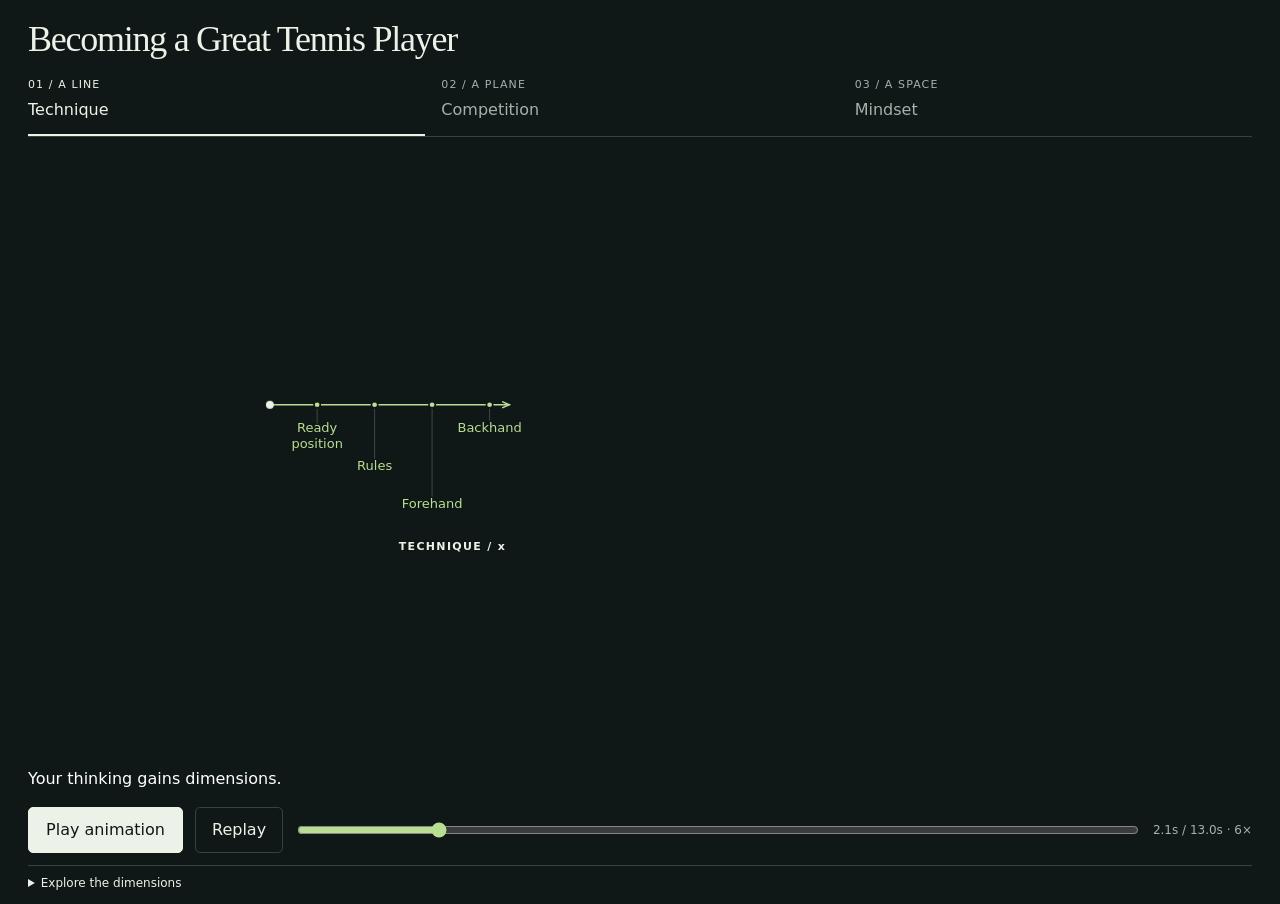
==== static/animations/tennis-dimensions/index.html @ 1815ff86 "Publish multidimensional athlete growth tennis animation" ====
<!doctype html>
<html lang="en">
<head>
  <meta charset="utf-8">
  <meta name="viewport" content="width=device-width, initial-scale=1">
  <title>Becoming a Great Tennis Player</title>
  <link rel="stylesheet" href="style.css">
  <script src="animation.js" defer></script>
</head>
<body>
<main>
  <header>
    <p class="eyebrow">The expanding athlete</p>
    <h1>Becoming a Great <br>Tennis Player</h1>
    <p class="intro">Your thinking gains dimensions.</p>
  </header>
  <nav aria-label="Animation stages">
    <button data-stage="0" aria-pressed="true"><span>01 / A line</span>Technique</button>
    <button data-stage="1" aria-pressed="false"><span>02 / A plane</span>Competition</button>
    <button data-stage="2" aria-pressed="false"><span>03 / A space</span>Mindset</button>
  </nav>
  <section class="scene" aria-label="Animated dimensions of tennis development" tabindex="0">
    <svg viewBox="0 0 1200 800" role="img" aria-labelledby="scene-title scene-desc">
      <title id="scene-title">From technique to competition to mindset</title>
      <desc id="scene-desc">A technique axis grows into a competition plane, then a three-dimensional space including mindset. Earlier skills remain visible as new dimensions appear. The complete list follows the playback controls.</desc>
      <g id="plane"></g><g id="volume"></g><g id="axes"></g><g id="markers"></g>
      <circle id="origin" r="5"></circle>
    </svg>
  </section>
  <p id="focus-item" aria-live="off">Your thinking gains dimensions.</p>
  <div class="caption" aria-live="polite"><span id="dimension">1D</span><p id="caption">Learn the actions. Build your technical vocabulary.</p></div>
  <div class="playback">
    <button id="play" class="primary">Play animation</button>
    <button id="replay" aria-label="Replay from the beginning">Replay</button>
    <label for="timeline" class="sr-only">Animation progress in seconds</label>
    <input id="timeline" type="range" min="0" max="13" step="0.05" value="0">
    <output id="time" for="timeline">0.0s / 13.0s · 6×</output>
  </div>
  <footer><p>Growth adds dimensions. It never leaves the fundamentals behind.</p>
    <details><summary>Explore the dimensions</summary><div class="dimensions">
      <section><h2>Technique · x</h2><p>Ready position, rules, forehand, backhand, return of serve, serve, volley, footwork, shot selection, spin, point construction.</p></section>
      <section><h2>Competition · y</h2><p>Playing a match, tournaments, longer-range prep, nationals, friends and competitors, doubles, equipment.</p></section>
      <section><h2>Mindset · z</h2><p>Staying calm when trailing, reading the opponent, visualization, handling losses, handling wins.</p></section>
    </div></details>
    <p class="note">Areas of awareness, not a prescribed learning order. Mental skills and equipment matter from the beginning.</p>
  </footer>
</main>
</body>
</html>
---- static/animations/tennis-dimensions/style.css ----
:root{color-scheme:dark;--bg:#101817;--fg:#edf2e9;--muted:#a3b2a9;--border:#34433d;--x:#b9dd92;--y:#83c8d6;--z:#d5b0e5}
*{box-sizing:border-box}body{margin:0;background:var(--bg);color:var(--fg);font:16px/1.5 system-ui,-apple-system,BlinkMacSystemFont,"Segoe UI",sans-serif}main{max-width:1320px;margin:auto;padding:48px 48px 24px}header{position:relative}h1{font-family:Georgia,serif;font-size:clamp(32px,4.5vw,58px);font-weight:400;line-height:1.08;letter-spacing:-.035em;margin:16px 0}.eyebrow{text-transform:uppercase;letter-spacing:.2em;font-size:11px;color:var(--x);margin:0}.intro{color:var(--muted);margin:0 0 32px}nav{display:grid;grid-template-columns:repeat(3,1fr);gap:16px;border-bottom:1px solid var(--border)}button{font:inherit;cursor:pointer;color:var(--fg);background:transparent;border:1px solid var(--border);border-radius:5px;padding:10px 16px}button:hover{background:#ffffff0b}button:focus-visible,input:focus-visible,summary:focus-visible,.scene:focus-visible{outline:2px solid var(--y);outline-offset:5px}nav button{text-align:left;border:0;border-bottom:2px solid transparent;border-radius:0;padding:12px 0 18px;color:var(--muted)}nav button span{display:block;font-size:11px;letter-spacing:.1em;text-transform:uppercase;margin-bottom:5px}nav button[aria-pressed=true]{color:var(--fg);border-bottom-color:var(--fg)}.scene{overflow-x:auto;overscroll-behavior-x:contain}.scene svg{display:block;width:100%;min-width:960px;height:auto}svg text{font-family:inherit;font-size:14px;fill:var(--fg)}svg .axis-title{font-size:12px;letter-spacing:.12em;font-weight:600}svg .axis{stroke-width:2;fill:none}svg .grid{stroke:var(--fg);stroke-opacity:.1;stroke-width:1;fill:none}svg .leader{stroke:var(--muted);stroke-opacity:.4;stroke-width:1}svg .point{stroke:var(--bg);stroke-width:2}#origin{fill:var(--fg)}.caption{display:flex;align-items:center;gap:16px;min-height:62px;border-top:1px solid var(--border)}.caption span{font-size:13px;color:var(--x);letter-spacing:.1em}.caption p{margin:0}.playback{display:flex;align-items:center;gap:12px;padding:16px 0 24px}.primary{background:var(--fg);color:var(--bg);border-color:var(--fg);min-width:155px}.primary:hover{background:#d4dfce}input[type=range]{flex:1;min-width:80px;accent-color:var(--x);cursor:pointer}output{font-size:12px;font-variant-numeric:tabular-nums;color:var(--muted);white-space:nowrap}footer{border-top:1px solid var(--border);padding-top:16px;color:var(--muted);font-size:14px}footer p{margin:0 0 16px}summary{cursor:pointer;width:fit-content;color:var(--fg)}.dimensions{display:grid;grid-template-columns:repeat(3,1fr);gap:28px;padding:20px 0}h2{font-size:14px;color:var(--fg);font-weight:500}.note{font-size:12px;margin-top:20px}.sr-only{position:absolute;width:1px;height:1px;padding:0;margin:-1px;overflow:hidden;clip:rect(0,0,0,0);white-space:nowrap;border:0}.mobile-hint{display:none;font-size:12px;color:var(--muted)}
@media(min-width:1100px){.intro{position:absolute;right:0;bottom:0}}@media(max-width:750px){main{padding:28px 20px 20px}nav{gap:12px}nav button{font-size:14px}.scene svg{min-width:960px}.mobile-hint{display:block}.playback{flex-wrap:wrap}.playback input{flex-basis:55%}.caption{font-size:14px}.dimensions{grid-template-columns:1fr;gap:0}}

/* Keep full names on the diagram at every window size. */
main{padding:20px 28px 12px}header .eyebrow,header .intro,.caption,footer .note,footer>p:first-child{display:none}h1{font-size:clamp(24px,3vw,36px);margin:0 0 10px}h1 br{display:none}nav button{padding:8px 0 12px}.scene{overflow:visible}.scene svg{min-width:0;width:100%;height:clamp(440px,calc(100dvh - 270px),900px)}svg text{font-size:var(--label-size,20px);paint-order:stroke;stroke:var(--bg);stroke-width:4px;stroke-linejoin:round}svg .axis-title{font-size:var(--axis-size,16px)}.mobile-hint{display:none!important}#focus-item{font-size:16px;min-height:24px;margin:0 0 8px;color:white}.playback{padding:8px 0 12px}footer{padding-top:8px;font-size:12px}
@media(max-width:700px){main{padding:16px 12px 12px}nav{gap:10px}nav button{font-size:13px}nav button span{font-size:10px}.scene svg{min-width:0}.playback{gap:8px}.primary{min-width:135px;padding:8px 12px}}
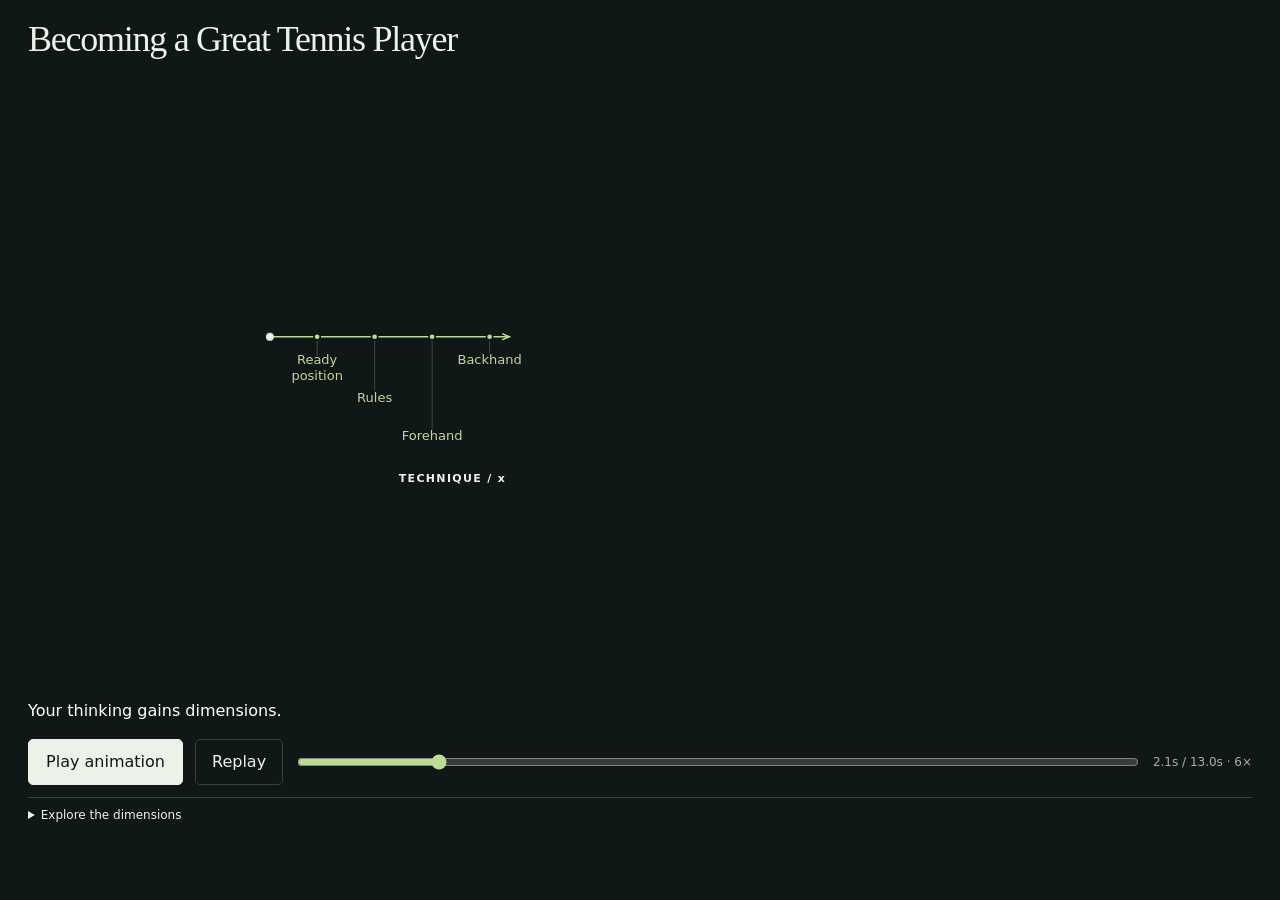
==== commit d1c2c3d7: "Remove stage tabs from athlete growth animation" ====
--- a/static/animations/tennis-dimensions/index.html
+++ b/static/animations/tennis-dimensions/index.html
@@ -14,11 +14,6 @@
     <h1>Becoming a Great <br>Tennis Player</h1>
     <p class="intro">Your thinking gains dimensions.</p>
   </header>
-  <nav aria-label="Animation stages">
-    <button data-stage="0" aria-pressed="true"><span>01 / A line</span>Technique</button>
-    <button data-stage="1" aria-pressed="false"><span>02 / A plane</span>Competition</button>
-    <button data-stage="2" aria-pressed="false"><span>03 / A space</span>Mindset</button>
-  </nav>
   <section class="scene" aria-label="Animated dimensions of tennis development" tabindex="0">
     <svg viewBox="0 0 1200 800" role="img" aria-labelledby="scene-title scene-desc">
       <title id="scene-title">From technique to competition to mindset</title>
--- a/static/animations/tennis-dimensions/style.css
+++ b/static/animations/tennis-dimensions/style.css
@@ -1,7 +1,7 @@
 :root{color-scheme:dark;--bg:#101817;--fg:#edf2e9;--muted:#a3b2a9;--border:#34433d;--x:#b9dd92;--y:#83c8d6;--z:#d5b0e5}
-*{box-sizing:border-box}body{margin:0;background:var(--bg);color:var(--fg);font:16px/1.5 system-ui,-apple-system,BlinkMacSystemFont,"Segoe UI",sans-serif}main{max-width:1320px;margin:auto;padding:48px 48px 24px}header{position:relative}h1{font-family:Georgia,serif;font-size:clamp(32px,4.5vw,58px);font-weight:400;line-height:1.08;letter-spacing:-.035em;margin:16px 0}.eyebrow{text-transform:uppercase;letter-spacing:.2em;font-size:11px;color:var(--x);margin:0}.intro{color:var(--muted);margin:0 0 32px}nav{display:grid;grid-template-columns:repeat(3,1fr);gap:16px;border-bottom:1px solid var(--border)}button{font:inherit;cursor:pointer;color:var(--fg);background:transparent;border:1px solid var(--border);border-radius:5px;padding:10px 16px}button:hover{background:#ffffff0b}button:focus-visible,input:focus-visible,summary:focus-visible,.scene:focus-visible{outline:2px solid var(--y);outline-offset:5px}nav button{text-align:left;border:0;border-bottom:2px solid transparent;border-radius:0;padding:12px 0 18px;color:var(--muted)}nav button span{display:block;font-size:11px;letter-spacing:.1em;text-transform:uppercase;margin-bottom:5px}nav button[aria-pressed=true]{color:var(--fg);border-bottom-color:var(--fg)}.scene{overflow-x:auto;overscroll-behavior-x:contain}.scene svg{display:block;width:100%;min-width:960px;height:auto}svg text{font-family:inherit;font-size:14px;fill:var(--fg)}svg .axis-title{font-size:12px;letter-spacing:.12em;font-weight:600}svg .axis{stroke-width:2;fill:none}svg .grid{stroke:var(--fg);stroke-opacity:.1;stroke-width:1;fill:none}svg .leader{stroke:var(--muted);stroke-opacity:.4;stroke-width:1}svg .point{stroke:var(--bg);stroke-width:2}#origin{fill:var(--fg)}.caption{display:flex;align-items:center;gap:16px;min-height:62px;border-top:1px solid var(--border)}.caption span{font-size:13px;color:var(--x);letter-spacing:.1em}.caption p{margin:0}.playback{display:flex;align-items:center;gap:12px;padding:16px 0 24px}.primary{background:var(--fg);color:var(--bg);border-color:var(--fg);min-width:155px}.primary:hover{background:#d4dfce}input[type=range]{flex:1;min-width:80px;accent-color:var(--x);cursor:pointer}output{font-size:12px;font-variant-numeric:tabular-nums;color:var(--muted);white-space:nowrap}footer{border-top:1px solid var(--border);padding-top:16px;color:var(--muted);font-size:14px}footer p{margin:0 0 16px}summary{cursor:pointer;width:fit-content;color:var(--fg)}.dimensions{display:grid;grid-template-columns:repeat(3,1fr);gap:28px;padding:20px 0}h2{font-size:14px;color:var(--fg);font-weight:500}.note{font-size:12px;margin-top:20px}.sr-only{position:absolute;width:1px;height:1px;padding:0;margin:-1px;overflow:hidden;clip:rect(0,0,0,0);white-space:nowrap;border:0}.mobile-hint{display:none;font-size:12px;color:var(--muted)}
-@media(min-width:1100px){.intro{position:absolute;right:0;bottom:0}}@media(max-width:750px){main{padding:28px 20px 20px}nav{gap:12px}nav button{font-size:14px}.scene svg{min-width:960px}.mobile-hint{display:block}.playback{flex-wrap:wrap}.playback input{flex-basis:55%}.caption{font-size:14px}.dimensions{grid-template-columns:1fr;gap:0}}
+*{box-sizing:border-box}body{margin:0;background:var(--bg);color:var(--fg);font:16px/1.5 system-ui,-apple-system,BlinkMacSystemFont,"Segoe UI",sans-serif}main{max-width:1320px;margin:auto;padding:48px 48px 24px}header{position:relative}h1{font-family:Georgia,serif;font-size:clamp(32px,4.5vw,58px);font-weight:400;line-height:1.08;letter-spacing:-.035em;margin:16px 0}.eyebrow{text-transform:uppercase;letter-spacing:.2em;font-size:11px;color:var(--x);margin:0}.intro{color:var(--muted);margin:0 0 32px}button{font:inherit;cursor:pointer;color:var(--fg);background:transparent;border:1px solid var(--border);border-radius:5px;padding:10px 16px}button:hover{background:#ffffff0b}button:focus-visible,input:focus-visible,summary:focus-visible,.scene:focus-visible{outline:2px solid var(--y);outline-offset:5px}.scene{overflow-x:auto;overscroll-behavior-x:contain}.scene svg{display:block;width:100%;min-width:960px;height:auto}svg text{font-family:inherit;font-size:14px;fill:var(--fg)}svg .axis-title{font-size:12px;letter-spacing:.12em;font-weight:600}svg .axis{stroke-width:2;fill:none}svg .grid{stroke:var(--fg);stroke-opacity:.1;stroke-width:1;fill:none}svg .leader{stroke:var(--muted);stroke-opacity:.4;stroke-width:1}svg .point{stroke:var(--bg);stroke-width:2}#origin{fill:var(--fg)}.caption{display:flex;align-items:center;gap:16px;min-height:62px;border-top:1px solid var(--border)}.caption span{font-size:13px;color:var(--x);letter-spacing:.1em}.caption p{margin:0}.playback{display:flex;align-items:center;gap:12px;padding:16px 0 24px}.primary{background:var(--fg);color:var(--bg);border-color:var(--fg);min-width:155px}.primary:hover{background:#d4dfce}input[type=range]{flex:1;min-width:80px;accent-color:var(--x);cursor:pointer}output{font-size:12px;font-variant-numeric:tabular-nums;color:var(--muted);white-space:nowrap}footer{border-top:1px solid var(--border);padding-top:16px;color:var(--muted);font-size:14px}footer p{margin:0 0 16px}summary{cursor:pointer;width:fit-content;color:var(--fg)}.dimensions{display:grid;grid-template-columns:repeat(3,1fr);gap:28px;padding:20px 0}h2{font-size:14px;color:var(--fg);font-weight:500}.note{font-size:12px;margin-top:20px}.sr-only{position:absolute;width:1px;height:1px;padding:0;margin:-1px;overflow:hidden;clip:rect(0,0,0,0);white-space:nowrap;border:0}.mobile-hint{display:none;font-size:12px;color:var(--muted)}
+@media(min-width:1100px){.intro{position:absolute;right:0;bottom:0}}@media(max-width:750px){main{padding:28px 20px 20px}.scene svg{min-width:960px}.mobile-hint{display:block}.playback{flex-wrap:wrap}.playback input{flex-basis:55%}.caption{font-size:14px}.dimensions{grid-template-columns:1fr;gap:0}}
 
 /* Keep full names on the diagram at every window size. */
-main{padding:20px 28px 12px}header .eyebrow,header .intro,.caption,footer .note,footer>p:first-child{display:none}h1{font-size:clamp(24px,3vw,36px);margin:0 0 10px}h1 br{display:none}nav button{padding:8px 0 12px}.scene{overflow:visible}.scene svg{min-width:0;width:100%;height:clamp(440px,calc(100dvh - 270px),900px)}svg text{font-size:var(--label-size,20px);paint-order:stroke;stroke:var(--bg);stroke-width:4px;stroke-linejoin:round}svg .axis-title{font-size:var(--axis-size,16px)}.mobile-hint{display:none!important}#focus-item{font-size:16px;min-height:24px;margin:0 0 8px;color:white}.playback{padding:8px 0 12px}footer{padding-top:8px;font-size:12px}
-@media(max-width:700px){main{padding:16px 12px 12px}nav{gap:10px}nav button{font-size:13px}nav button span{font-size:10px}.scene svg{min-width:0}.playback{gap:8px}.primary{min-width:135px;padding:8px 12px}}
+main{padding:20px 28px 12px}header .eyebrow,header .intro,.caption,footer .note,footer>p:first-child{display:none}h1{font-size:clamp(24px,3vw,36px);margin:0 0 10px}h1 br{display:none}.scene{overflow:visible}.scene svg{min-width:0;width:100%;height:clamp(440px,calc(100dvh - 270px),900px)}svg text{font-size:var(--label-size,20px);paint-order:stroke;stroke:var(--bg);stroke-width:4px;stroke-linejoin:round}svg .axis-title{font-size:var(--axis-size,16px)}.mobile-hint{display:none!important}#focus-item{font-size:16px;min-height:24px;margin:0 0 8px;color:white}.playback{padding:8px 0 12px}footer{padding-top:8px;font-size:12px}
+@media(max-width:700px){main{padding:16px 12px 12px}.scene svg{min-width:0}.playback{gap:8px}.primary{min-width:135px;padding:8px 12px}}
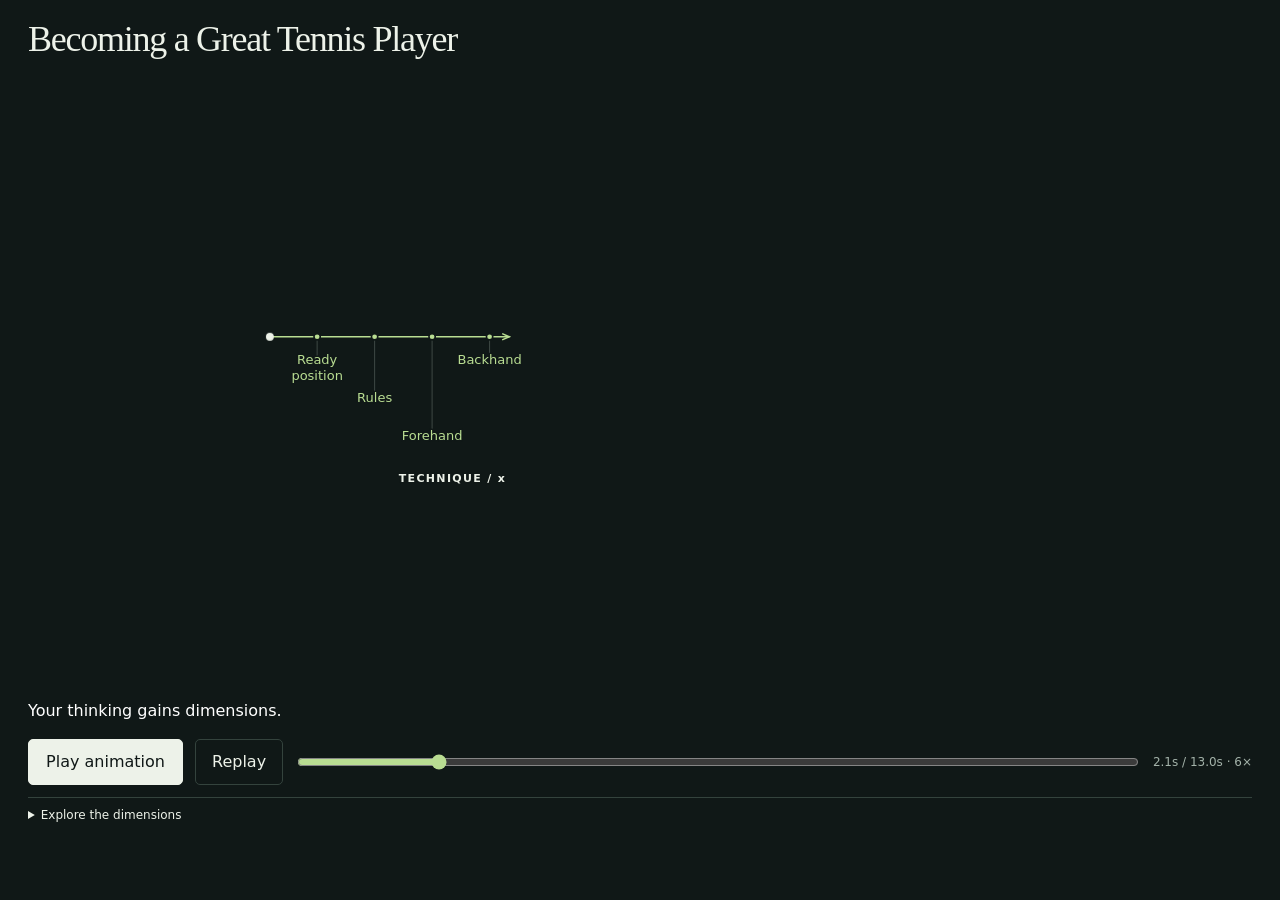
==== commit a32d1172: "Refresh cached animation script after label layout update" ====
--- a/static/animations/tennis-dimensions/index.html
+++ b/static/animations/tennis-dimensions/index.html
@@ -5,7 +5,7 @@
   <meta name="viewport" content="width=device-width, initial-scale=1">
   <title>Becoming a Great Tennis Player</title>
   <link rel="stylesheet" href="style.css">
-  <script src="animation.js" defer></script>
+  <script src="animation.js?v=20261108-label-layout" defer></script>
 </head>
 <body>
 <main>
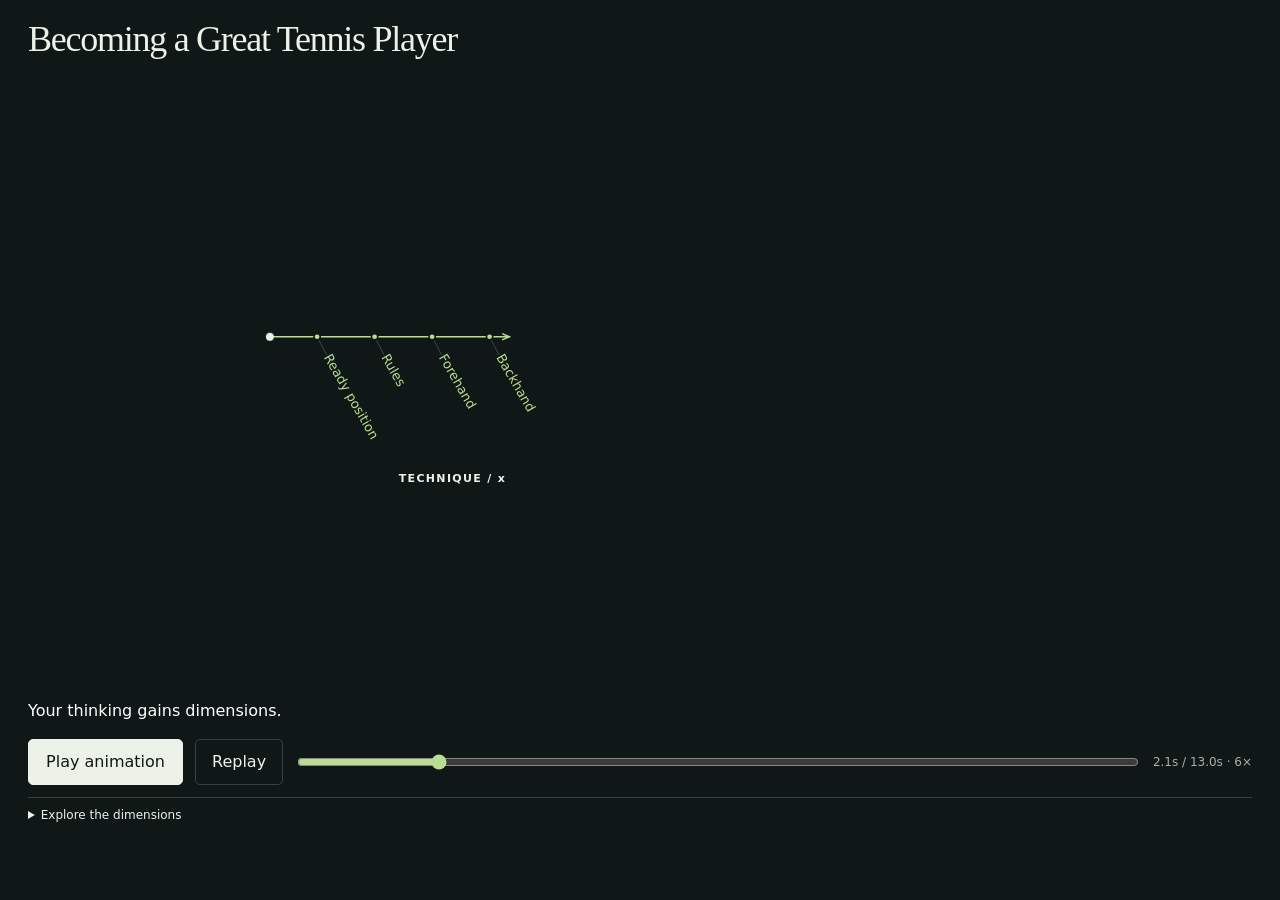
==== commit c41a02a3: "Angle tennis animation labels for compact parallel layout" ====
--- a/static/animations/tennis-dimensions/index.html
+++ b/static/animations/tennis-dimensions/index.html
@@ -5,7 +5,7 @@
   <meta name="viewport" content="width=device-width, initial-scale=1">
   <title>Becoming a Great Tennis Player</title>
   <link rel="stylesheet" href="style.css">
-  <script src="animation.js?v=20261108-label-layout" defer></script>
+  <script src="animation.js?v=20261108-angled-labels" defer></script>
 </head>
 <body>
 <main>
